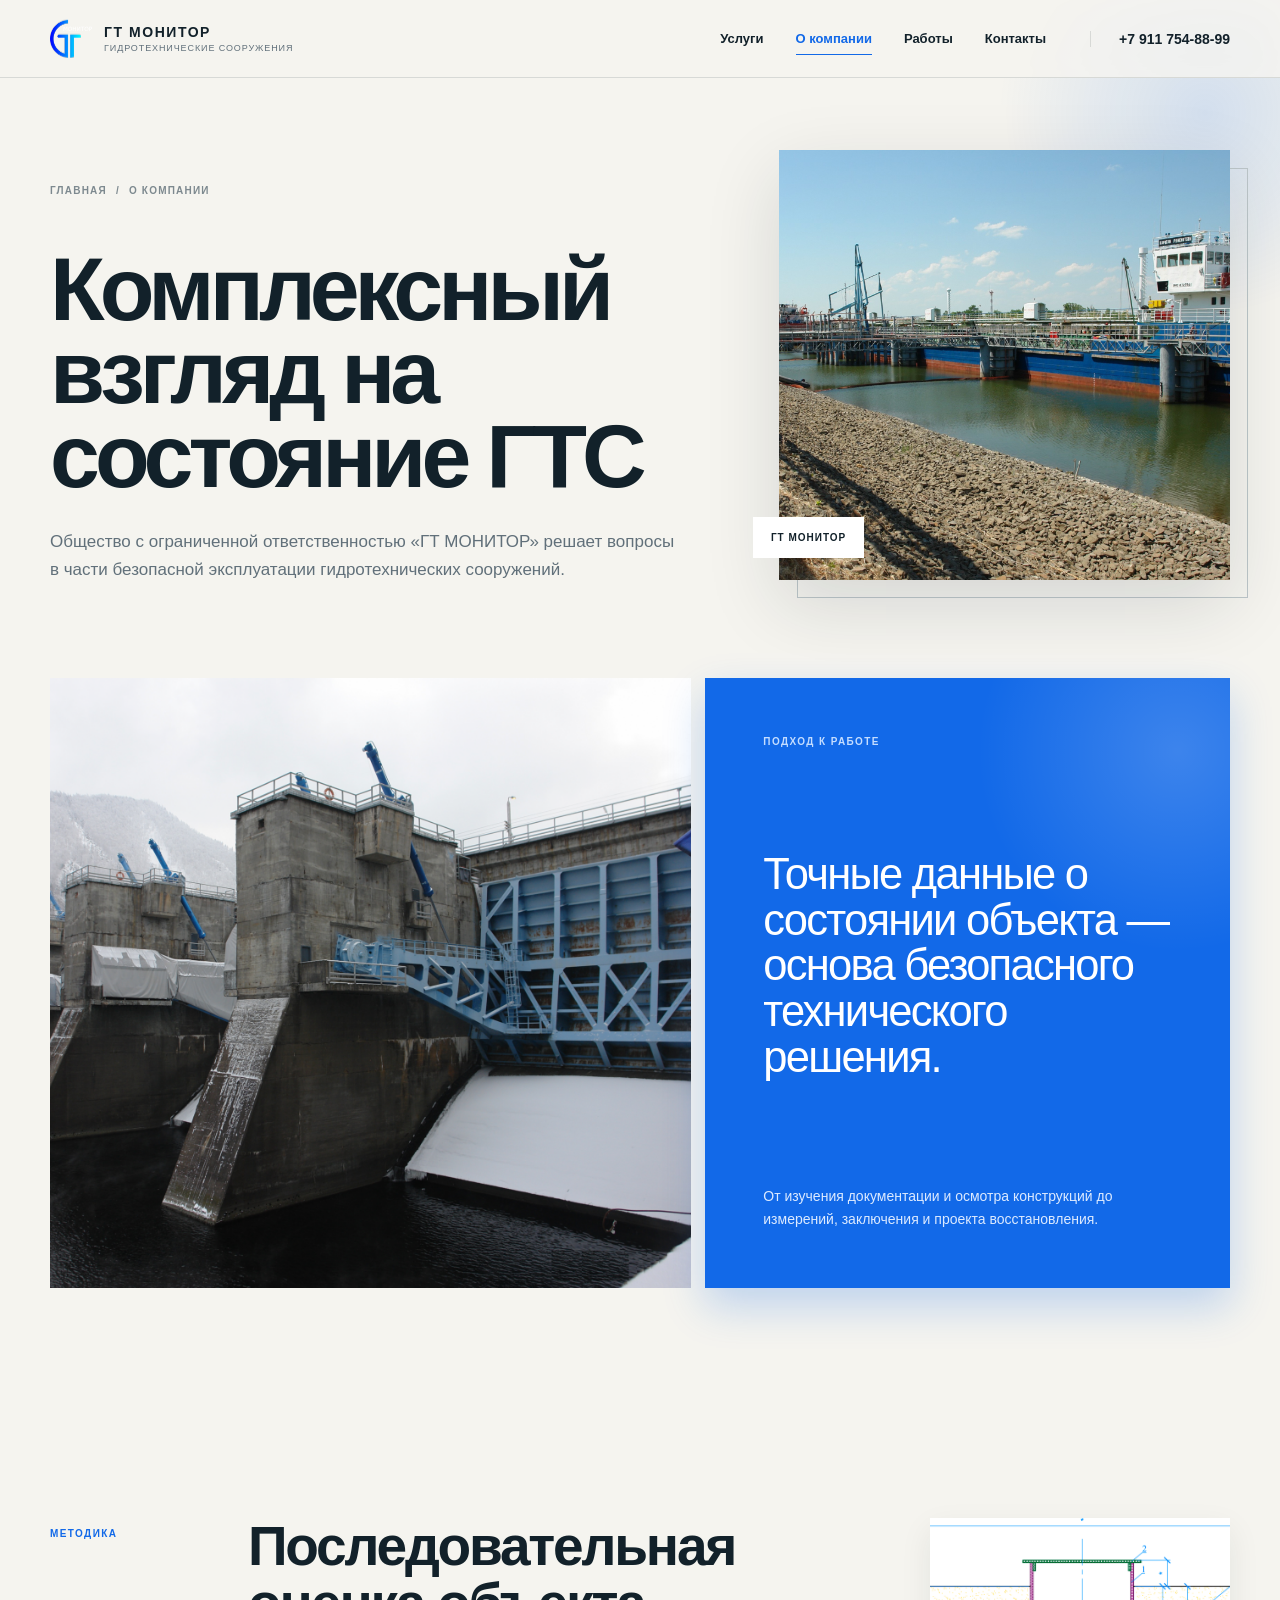
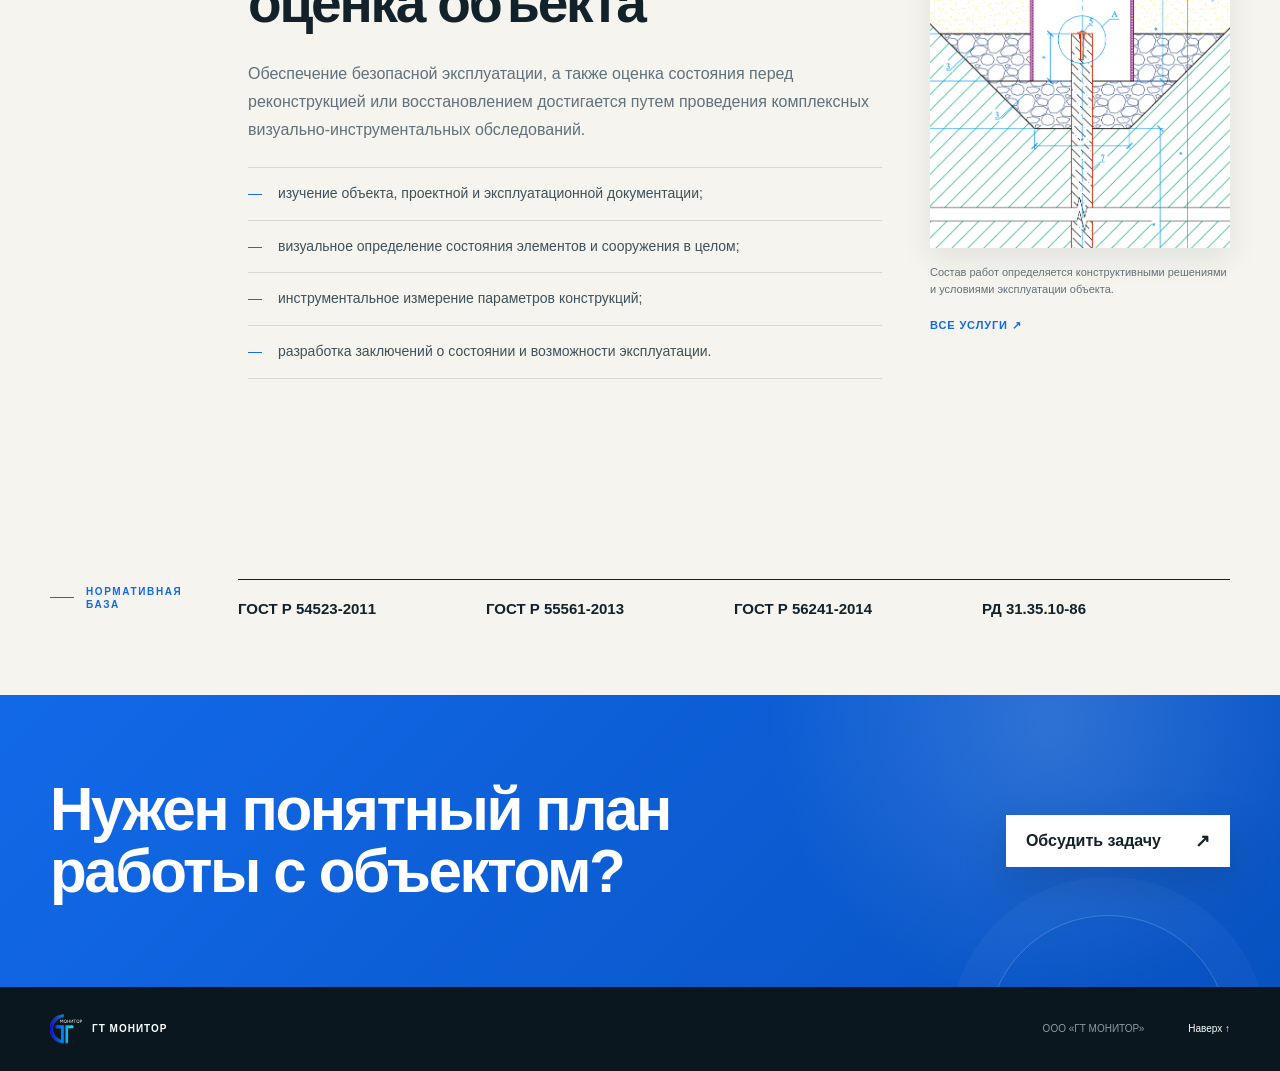
==== about.html @ 2fceb097 "Publish GT Monitor redesign demo" ====
<!doctype html>
<html lang="ru"><head>
  <meta charset="utf-8"><meta name="viewport" content="width=device-width, initial-scale=1"><meta name="robots" content="noindex, nofollow">
  <meta name="description" content="ГТ Монитор — комплексный подход к безопасной эксплуатации гидротехнических сооружений."><title>О компании — ГТ Монитор</title>
  <link rel="icon" href="assets/logo.svg" type="image/svg+xml"><link rel="stylesheet" href="styles.css">
</head><body>
  <header class="site-header" id="top"><div class="header-inner"><a class="brand" href="index.html"><img src="assets/logo.svg" alt=""><span><b>ГТ МОНИТОР</b><small>Гидротехнические сооружения</small></span></a><button class="menu-toggle" type="button" aria-label="Открыть меню" aria-expanded="false"><span></span><span></span></button><nav class="main-nav"><a href="services.html">Услуги</a><a href="about.html" aria-current="page">О компании</a><a href="works.html">Работы</a><a href="contacts.html">Контакты</a><a class="nav-phone" href="tel:+79117548899">+7 911 754-88-99</a></nav></div></header>
  <main>
    <section class="page-hero section-shell"><div class="page-hero-copy reveal"><p class="breadcrumb"><a href="index.html">Главная</a><span>/</span><span>О компании</span></p><h1>Комплексный взгляд на состояние ГТС</h1><p>Общество с ограниченной ответственностью «ГТ МОНИТОР» решает вопросы в части безопасной эксплуатации гидротехнических сооружений.</p></div><figure class="page-hero-visual reveal"><img src="assets/service-inspection.webp" alt="Портовое гидротехническое сооружение"><figcaption>ГТ Монитор</figcaption></figure></section>
    <section class="about-feature section-shell"><img class="reveal" src="assets/service-survey.webp" alt="Гидротехническое сооружение"><div class="about-panel reveal"><span>Подход к работе</span><blockquote>Точные данные о состоянии объекта — основа безопасного технического решения.</blockquote><p>От изучения документации и осмотра конструкций до измерений, заключения и проекта восстановления.</p></div></section>
    <section class="detail-section"><div class="detail-grid"><p class="detail-index reveal">Методика</p><div class="rich-copy reveal"><h2>Последовательная оценка объекта</h2><p>Обеспечение безопасной эксплуатации, а также оценка состояния перед реконструкцией или восстановлением достигается путем проведения комплексных визуально-инструментальных обследований.</p><ul><li>изучение объекта, проектной и эксплуатационной документации;</li><li>визуальное определение состояния элементов и сооружения в целом;</li><li>инструментальное измерение параметров конструкций;</li><li>разработка заключений о состоянии и возможности эксплуатации.</li></ul></div><aside class="detail-aside reveal"><img src="assets/service-geodesy.webp" alt="Схема обследования ГТС"><p>Состав работ определяется конструктивными решениями и условиями эксплуатации объекта.</p><a class="detail-next" href="services.html">Все услуги ↗</a></aside></div></section>
    <section class="standards section-shell"><p class="section-label reveal">Нормативная база</p><div class="standards-list reveal"><span>ГОСТ Р 54523-2011</span><span>ГОСТ Р 55561-2013</span><span>ГОСТ Р 56241-2014</span><span>РД 31.35.10-86</span></div></section>
    <section class="cta-band"><div class="cta-band-inner section-shell reveal"><h2>Нужен понятный план работы с объектом?</h2><a class="button" href="contacts.html">Обсудить задачу <span>↗</span></a></div></section>
  </main>
  <footer class="site-footer"><div class="footer-inner section-shell"><div class="footer-brand"><img src="assets/logo.svg" alt=""><b>ГТ МОНИТОР</b></div><p>ООО «ГТ МОНИТОР»</p><a href="#top">Наверх ↑</a></div></footer><script src="script.js"></script>
</body></html>
---- styles.css ----
:root {
  --ink: #12212a;
  --muted: #61707a;
  --blue: #1269e8;
  --blue-dark: #0b3c79;
  --paper: #f5f4ef;
  --white: #fff;
  --line: #d7d9d6;
  --shadow-sm: 0 12px 30px rgba(18,33,42,.08);
  --shadow-md: 0 24px 70px rgba(18,33,42,.14);
  --shadow-blue: 0 18px 40px rgba(18,105,232,.24);
  --shell: min(1180px, calc(100vw - 64px));
}

* { box-sizing: border-box; }
html { scroll-behavior: smooth; }
body {
  margin: 0;
  background: var(--paper);
  color: var(--ink);
  font-family: Arial, "Helvetica Neue", sans-serif;
  -webkit-font-smoothing: antialiased;
  overflow-x: clip;
  animation: page-enter .55s ease both;
}
a { color: inherit; text-decoration: none; }
img { display: block; width: 100%; }
button, input, textarea { font: inherit; }
::selection { background: var(--blue); color: #fff; }
.section-shell { width: var(--shell); margin-inline: auto; }

.site-header { height: 78px; background: rgba(245,244,239,.88); border-bottom: 1px solid var(--line); position: sticky; top: 0; z-index: 20; backdrop-filter: blur(16px); transition: box-shadow .3s ease, background .3s ease; }
.site-header.is-scrolled { background: rgba(245,244,239,.96); box-shadow: 0 10px 35px rgba(18,33,42,.09); }
.header-inner { width: var(--shell); height: 100%; margin: auto; display: flex; align-items: center; justify-content: space-between; }
.brand { display: flex; align-items: center; gap: 12px; }
.brand img { width: 42px; height: 42px; object-fit: contain; }
.brand span { display: grid; gap: 3px; }
.brand b { font-size: 14px; letter-spacing: .11em; }
.brand small { color: var(--muted); font-size: 9px; letter-spacing: .1em; text-transform: uppercase; }
.main-nav { display: flex; align-items: center; gap: 32px; font-size: 13px; font-weight: 600; }
.main-nav a { position: relative; transition: color .2s ease; }
.main-nav a:hover { color: var(--blue); }
.main-nav a[aria-current="page"] { color: var(--blue); }
.main-nav > a:not(.nav-phone)::after { content: ""; position: absolute; left: 0; right: 100%; bottom: -9px; height: 1px; background: currentColor; transition: right .3s cubic-bezier(.2,.7,.2,1); }
.main-nav > a:not(.nav-phone):hover::after, .main-nav > a[aria-current="page"]::after { right: 0; }
.main-nav .nav-phone { margin-left: 12px; padding-left: 28px; border-left: 1px solid var(--line); font-size: 14px; }
.menu-toggle { display: none; }

.hero { min-height: 680px; padding: 68px 0 80px; display: grid; grid-template-columns: .9fr 1.1fr; gap: clamp(48px, 7vw, 104px); align-items: center; position: relative; isolation: isolate; }
.hero::before { content: ""; position: absolute; z-index: -2; width: 520px; height: 520px; right: -170px; top: -160px; border-radius: 50%; background: radial-gradient(circle, rgba(18,105,232,.15), rgba(18,105,232,0) 68%); filter: blur(4px); animation: ambient-pulse 7s ease-in-out infinite alternate; }
.hero::after { content: ""; position: absolute; z-index: -1; width: 130px; height: 130px; left: -70px; bottom: 28px; border: 1px solid rgba(18,105,232,.22); border-radius: 50%; animation: ring-drift 9s ease-in-out infinite alternate; }
.eyebrow, .section-label { margin: 0; color: var(--blue); font-size: 10px; line-height: 1.3; font-weight: 700; letter-spacing: .16em; text-transform: uppercase; }
.section-label { display: flex; align-items: center; gap: 12px; }
.section-label::before { content: ""; width: 24px; height: 1px; flex: 0 0 auto; background: currentColor; transition: width .3s ease; }
.section-label:hover::before { width: 38px; }
.hero h1 { max-width: 650px; margin: 24px 0 0; font-size: clamp(44px, 5vw, 72px); line-height: 1.01; letter-spacing: -.045em; font-weight: 600; }
.hero-lead { max-width: 570px; margin: 30px 0 0; color: var(--muted); font-size: 17px; line-height: 1.6; }
.hero-actions { display: flex; align-items: center; gap: 28px; margin-top: 38px; }
.button { min-height: 52px; padding: 0 20px; border: 0; display: inline-flex; align-items: center; justify-content: space-between; gap: 34px; font-weight: 700; cursor: pointer; transition: background .25s ease, color .25s ease, transform .25s ease, box-shadow .25s ease; }
.button-primary { min-width: 215px; background: var(--blue); color: #fff; box-shadow: var(--shadow-blue); }
.button-primary:hover { background: var(--blue-dark); transform: translateY(-3px); box-shadow: 0 24px 48px rgba(18,105,232,.3); }
.button span { font-size: 18px; transition: transform .25s ease; }
.button:hover span { transform: translate(3px,-3px); }
.text-link {
  min-height: 52px;
  padding: 0 20px;
  border: 1px solid var(--ink);
  display: inline-flex;
  align-items: center;
  justify-content: space-between;
  gap: 30px;
  background: transparent;
  font-size: 13px;
  font-weight: 700;
  box-shadow: inset 0 0 0 0 var(--ink);
  transition: background .25s ease, color .25s ease, transform .25s ease, box-shadow .25s ease;
}
.text-link:hover { background: var(--ink); color: #fff; transform: translateY(-3px); box-shadow: var(--shadow-sm); }
.hero-visual { margin: 0; position: relative; min-height: 520px; }
.hero-visual::before { content: ""; position: absolute; inset: 22px -22px -22px 22px; border: 1px solid #bfc7c9; z-index: -1; }
.hero-visual > img { height: 520px; object-fit: cover; box-shadow: var(--shadow-md); transition: transform .8s cubic-bezier(.2,.7,.2,1), filter .5s ease; }
.hero-visual:hover > img { transform: scale(1.012); filter: saturate(1.06); }
.hero-visual figcaption { position: absolute; left: -34px; bottom: 28px; width: min(300px, 70%); padding: 20px 22px; display: grid; gap: 7px; background: rgba(255,255,255,.95); backdrop-filter: blur(10px); box-shadow: 0 16px 45px rgba(18,33,42,.16); transition: transform .35s ease; }
.hero-visual:hover figcaption { transform: translate(6px,-6px); }
.hero-visual figcaption span, .work-gallery figcaption span { color: var(--blue); font-size: 9px; font-weight: 700; letter-spacing: .14em; text-transform: uppercase; }
.hero-visual figcaption b { font-size: 15px; line-height: 1.35; }

.intro { padding: 118px 0 128px; display: grid; grid-template-columns: 140px minmax(0,1fr) 230px; gap: 48px; border-top: 1px solid var(--line); }
.intro-copy h2, .section-heading h2, .process-copy h2, .contact-copy h2 { margin: 0; font-size: clamp(36px, 4.2vw, 58px); line-height: 1.05; letter-spacing: -.04em; font-weight: 600; }
.intro-copy p { max-width: 740px; margin: 30px 0 0; color: var(--muted); font-size: 17px; line-height: 1.68; }
.intro-note { align-self: end; padding: 22px; border-top: 2px solid var(--blue); background: rgba(255,255,255,.48); box-shadow: var(--shadow-sm); transition: transform .3s ease, box-shadow .3s ease; }
.intro-note:hover { transform: translateY(-5px); box-shadow: var(--shadow-md); }
.intro-note span { color: var(--blue); font-size: 12px; font-weight: 700; }
.intro-note p { margin: 24px 0 0; font-size: 13px; line-height: 1.55; }

.services { padding: 118px 0 132px; background: linear-gradient(145deg,#fff 0%,#fff 68%,#f0f5fb 100%); position: relative; overflow: clip; }
.services::before { content: ""; position: absolute; width: 420px; height: 420px; left: -270px; top: 25%; border: 1px solid rgba(18,105,232,.13); border-radius: 50%; box-shadow: 0 0 0 48px rgba(18,105,232,.025),0 0 0 96px rgba(18,105,232,.018); }
.section-heading { display: grid; grid-template-columns: 140px minmax(0,1fr); gap: 48px; margin-bottom: 68px; }
.section-heading > div > p { max-width: 590px; margin: 22px 0 0; color: var(--muted); font-size: 16px; line-height: 1.6; }
.services-showcase { display: grid; grid-template-columns: .88fr 1.12fr; gap: clamp(46px, 6vw, 82px); align-items: start; }
.service-preview { margin: 0; height: min(670px, calc(100vh - 120px)); min-height: 520px; position: sticky; top: 106px; overflow: hidden; background: #e8eaeb; box-shadow: var(--shadow-md); }
.service-preview::after { content: ""; position: absolute; inset: 0; background: linear-gradient(180deg, transparent 55%, rgba(9,25,35,.72)); pointer-events: none; }
.service-preview img { height: 100%; object-fit: cover; transition: opacity .28s ease, transform .7s cubic-bezier(.2,.6,.2,1); }
.service-preview.is-changing img { opacity: .3; transform: scale(1.02); }
.service-preview figcaption { position: absolute; z-index: 1; inset: auto 0 0; padding: 28px; display: grid; gap: 8px; color: #fff; }
.service-preview figcaption span { color: #a9ceff; font-size: 9px; font-weight: 700; letter-spacing: .14em; text-transform: uppercase; }
.service-preview figcaption b { max-width: 360px; font-size: 19px; line-height: 1.25; }
.service-list { display: grid; border-top: 1px solid var(--line); }
.service-row { min-height: 145px; padding: 26px 10px 26px 0; display: grid; grid-template-columns: 42px minmax(0,1fr); gap: 0 18px; align-content: start; border-bottom: 1px solid var(--line); position: relative; transition: padding .25s ease, background .25s ease; }
.service-row::after { content: "↗"; position: absolute; right: 10px; top: 28px; color: var(--blue); font-size: 18px; opacity: 0; transform: translate(-6px,6px); transition: opacity .25s ease, transform .25s ease; }
.service-row:hover, .service-row:focus-visible, .service-row.is-active { padding-left: 16px; background: rgba(244,247,251,.92); box-shadow: 0 10px 30px rgba(18,33,42,.06); z-index: 1; }
.service-row:hover::after, .service-row:focus-visible::after, .service-row.is-active::after { opacity: 1; transform: none; }
.service-number { grid-row: 1 / span 2; padding-top: 5px; color: var(--blue); font-size: 10px; font-weight: 700; letter-spacing: .12em; }
.service-row h3 { margin: 0; font-size: clamp(20px, 2vw, 28px); line-height: 1.12; letter-spacing: -.025em; font-weight: 600; }
.service-row p { max-width: 500px; margin: 18px 0 0; color: var(--muted); font-size: 13px; line-height: 1.55; }

.work-gallery { margin-top: 92px; display: grid; grid-template-columns: 1.25fr .75fr; grid-template-rows: 245px 245px; gap: 14px; }
.work-gallery figure { margin: 0; min-width: 0; position: relative; overflow: hidden; background: #dfe4e5; box-shadow: var(--shadow-sm); transition: transform .35s ease, box-shadow .35s ease; }
.work-gallery figure:hover { transform: translateY(-6px); box-shadow: var(--shadow-md); z-index: 1; }
.work-gallery .gallery-large { grid-row: span 2; }
.work-gallery img { height: 100%; object-fit: cover; transition: transform .7s cubic-bezier(.2,.6,.2,1); }
.work-gallery figure:hover img { transform: scale(1.025); }
.work-gallery figcaption { position: absolute; inset: auto 0 0; padding: 42px 24px 22px; display: grid; gap: 7px; color: #fff; background: linear-gradient(transparent, rgba(10,24,32,.82)); }
.work-gallery figcaption span { color: #9cc9ff; }
.work-gallery figcaption b { font-size: 15px; line-height: 1.35; }

.process { padding: 126px 0; background: radial-gradient(circle at 9% 16%,rgba(18,105,232,.22),transparent 27%),var(--ink); color: #fff; position: relative; overflow: clip; }
.process::after { content: ""; position: absolute; width: 300px; height: 300px; right: -150px; bottom: 18%; border: 1px solid rgba(255,255,255,.1); border-radius: 50%; animation: ring-drift 10s ease-in-out infinite alternate-reverse; }
.process-inner { display: grid; grid-template-columns: .78fr 1.22fr; gap: 72px 110px; }
.process-copy > p:last-child { max-width: 490px; margin: 28px 0 0; color: #aeb9bf; font-size: 16px; line-height: 1.65; }
.process .section-label { color: #8cbfff; margin-bottom: 24px; }
.process-list { margin: 0; padding: 0; list-style: none; border-top: 1px solid rgba(255,255,255,.2); }
.process-list li { padding: 28px 0; display: grid; grid-template-columns: 48px 1fr; gap: 20px; border-bottom: 1px solid rgba(255,255,255,.2); }
.process-list li { transition: transform .3s ease, padding .3s ease, background .3s ease; }
.process-list li:hover { padding-left: 14px; transform: translateX(5px); background: rgba(255,255,255,.025); }
.process-list > li > span { padding-top: 4px; color: #8cbfff; font-size: 10px; font-weight: 700; letter-spacing: .12em; }
.process-list h3 { margin: 0; font-size: 21px; font-weight: 600; }
.process-list p { max-width: 540px; margin: 10px 0 0; color: #aeb9bf; font-size: 13px; line-height: 1.55; }
.process-photo { grid-column: 1 / -1; margin: 0; position: relative; height: 480px; overflow: hidden; }
.process-photo img { height: 100%; object-fit: cover; object-position: center 48%; transition: transform .8s cubic-bezier(.2,.7,.2,1); }
.process-photo:hover img { transform: scale(1.018); }
.process-photo figcaption { position: absolute; right: 18px; bottom: 18px; padding: 12px 14px; background: rgba(18,33,42,.88); color: #dbe3e7; font-size: 10px; letter-spacing: .08em; text-transform: uppercase; }

.standards { padding: 72px 0 78px; display: grid; grid-template-columns: 140px 1fr; gap: 48px; }
.standards-list { display: grid; grid-template-columns: repeat(4, 1fr); border-top: 1px solid var(--ink); }
.standards-list span { padding: 20px 16px 0 0; font-size: 15px; font-weight: 600; transition: color .25s ease, transform .25s ease; }
.standards-list span:hover { color: var(--blue); transform: translateY(-3px); }

.contact { padding: 118px 0; background: radial-gradient(circle at 88% 12%,rgba(255,255,255,.16),transparent 28%),linear-gradient(135deg,#1269e8,#0857cc); color: #fff; position: relative; overflow: clip; }
.contact::before { content: ""; position: absolute; width: 360px; height: 360px; left: -190px; bottom: -230px; border: 1px solid rgba(255,255,255,.18); border-radius: 50%; box-shadow: 0 0 0 52px rgba(255,255,255,.025); }
.contact-inner { display: grid; grid-template-columns: 1fr .82fr; gap: clamp(60px, 9vw, 130px); }
.contact .section-label { margin-bottom: 24px; color: #c7deff; }
.contact-copy > p:not(.section-label) { max-width: 530px; margin: 26px 0 0; color: #d8e8ff; font-size: 16px; line-height: 1.6; }
.contact-links { margin-top: 48px; display: grid; gap: 1px; background: rgba(255,255,255,.25); }
.contact-links a { padding: 17px 0; display: flex; justify-content: space-between; gap: 20px; background: transparent; transition: padding .25s ease, color .25s ease; }
.contact-links a:hover { padding-left: 10px; padding-right: 10px; color: #fff; }
.contact-links small { color: #c7deff; font-size: 9px; font-weight: 700; letter-spacing: .14em; text-transform: uppercase; }
.contact-links span { font-size: 15px; font-weight: 600; }
.contact-form { padding: 36px 38px; background: rgba(255,255,255,.98); color: var(--ink); align-self: start; box-shadow: 0 25px 70px rgba(3,35,78,.28); transition: transform .35s ease, box-shadow .35s ease; }
.contact-form:hover { transform: translateY(-5px); box-shadow: 0 32px 80px rgba(3,35,78,.34); }
.contact-form label { display: grid; gap: 9px; margin-bottom: 24px; color: var(--muted); font-size: 9px; font-weight: 700; letter-spacing: .13em; text-transform: uppercase; }
.contact-form input, .contact-form textarea { width: 100%; padding: 5px 0 13px; color: var(--ink); background: transparent; border: 0; border-bottom: 1px solid var(--line); border-radius: 0; outline: none; resize: vertical; text-transform: none; letter-spacing: 0; font-size: 16px; }
.contact-form input:focus, .contact-form textarea:focus { border-color: var(--blue); }
.button-dark { width: 100%; margin-top: 4px; background: var(--ink); color: #fff; }
.button-dark:hover { background: var(--blue-dark); transform: translateY(-3px); box-shadow: var(--shadow-sm); }
.form-note { margin: 14px 0 0; color: #87939a; font-size: 10px; line-height: 1.45; }
.form-status { min-height: 17px; margin: 12px 0 0; color: var(--blue); font-size: 12px; }

.site-footer { padding: 26px 0; background: #0b171e; color: #8d9ba3; font-size: 10px; }
.footer-inner { display: grid; grid-template-columns: 1fr auto auto; align-items: center; gap: 44px; }
.footer-brand { display: flex; align-items: center; gap: 10px; color: #fff; letter-spacing: .1em; }
.footer-brand img { width: 32px; height: 32px; object-fit: contain; }
.site-footer a { color: #fff; }

/* Inner pages */
.page-hero { padding: 72px 0 94px; display: grid; grid-template-columns: minmax(0,1fr) minmax(360px,.72fr); gap: clamp(54px,8vw,118px); align-items: end; position: relative; isolation: isolate; }
.page-hero::after { content: ""; position: absolute; z-index: -1; width: 430px; height: 430px; right: -190px; top: -180px; border-radius: 50%; background: radial-gradient(circle,rgba(18,105,232,.15),transparent 68%); animation: ambient-pulse 7s ease-in-out infinite alternate; }
.breadcrumb { margin: 0 0 52px; display: flex; gap: 9px; color: #7d898f; font-size: 10px; font-weight: 700; letter-spacing: .12em; text-transform: uppercase; }
.breadcrumb a:hover { color: var(--blue); }
.page-hero h1 { max-width: 800px; margin: 0; font-size: clamp(52px,7vw,94px); line-height: .93; letter-spacing: -.055em; font-weight: 600; }
.page-hero-copy > p:last-child { max-width: 650px; margin: 30px 0 0; color: var(--muted); font-size: 17px; line-height: 1.65; }
.page-hero-visual { margin: 0 0 4px; height: 430px; position: relative; }
.page-hero-visual::before { content: ""; position: absolute; inset: 18px -18px -18px 18px; border: 1px solid #bdc6c9; z-index: -1; }
.page-hero-visual img { height: 100%; object-fit: cover; box-shadow: var(--shadow-md); transition: transform .7s cubic-bezier(.2,.7,.2,1),filter .4s ease; }
.page-hero-visual:hover img { transform: scale(1.015); filter: saturate(1.05); }
.page-hero-visual figcaption { position: absolute; left: -26px; bottom: 22px; padding: 15px 18px; background: #fff; color: var(--ink); font-size: 10px; font-weight: 700; letter-spacing: .1em; text-transform: uppercase; }

.directions { padding: 112px 0 126px; background: #fff; }
.directions-intro { display: grid; grid-template-columns: 140px 1fr; gap: 48px; margin-bottom: 58px; }
.directions-intro h2 { max-width: 780px; margin: 0; font-size: clamp(36px,4.5vw,62px); line-height: 1.03; letter-spacing: -.04em; font-weight: 600; }
.direction-grid { display: grid; grid-template-columns: repeat(3,1fr); border-top: 1px solid var(--line); border-left: 1px solid var(--line); }
.direction-card { min-height: 440px; padding: 30px; display: flex; flex-direction: column; border-right: 1px solid var(--line); border-bottom: 1px solid var(--line); position: relative; overflow: hidden; transition: color .35s ease, background .35s ease, transform .35s ease, box-shadow .35s ease; }
.direction-card > span { color: var(--blue); font-size: 10px; font-weight: 700; letter-spacing: .12em; }
.direction-card h3 { margin: auto 0 20px; font-size: clamp(27px,3vw,39px); line-height: 1; letter-spacing: -.035em; font-weight: 600; }
.direction-card p { margin: 0; color: var(--muted); font-size: 13px; line-height: 1.55; }
.direction-card::after { content: "↗"; position: absolute; right: 28px; top: 26px; color: var(--blue); font-size: 22px; }
.direction-card:hover { background: var(--ink); color: #fff; transform: translateY(-8px); box-shadow: var(--shadow-md); z-index: 2; }
.direction-card:hover p { color: #afbbc1; }

.catalog { padding: 112px 0 126px; }
.catalog-heading { max-width: 820px; margin-bottom: 56px; }
.catalog-heading h2 { margin: 18px 0 0; font-size: clamp(38px,4.8vw,64px); line-height: 1.03; letter-spacing: -.04em; font-weight: 600; }
.catalog-grid { display: grid; grid-template-columns: 1fr 1fr; border-top: 1px solid var(--line); }
.catalog-item { min-height: 230px; padding: 30px 58px 30px 0; display: grid; grid-template-columns: 42px 1fr; gap: 0 18px; border-bottom: 1px solid var(--line); position: relative; }
.catalog-item:nth-child(even) { padding-left: 42px; border-left: 1px solid var(--line); }
.catalog-item .service-number { grid-row: 1 / span 3; }
.catalog-item h3 { margin: 0; font-size: clamp(22px,2.4vw,32px); line-height: 1.08; letter-spacing: -.03em; font-weight: 600; }
.catalog-item p { margin: 18px 0 24px; color: var(--muted); font-size: 13px; line-height: 1.55; }
.catalog-item b { font-size: 11px; letter-spacing: .08em; text-transform: uppercase; }
.catalog-item::after { content: "↗"; position: absolute; right: 14px; top: 30px; color: var(--blue); font-size: 18px; }
.catalog-item { transition: padding .3s ease, background .3s ease, box-shadow .3s ease; }
.catalog-item:hover { padding-left: 18px; background: #fff; box-shadow: var(--shadow-sm); z-index: 1; }
.catalog-item:nth-child(even):hover { padding-left: 58px; }

.detail-lead { padding: 92px 0 106px; border-top: 1px solid var(--line); }
.detail-section { padding: 104px 0; scroll-margin-top: 30px; }
.detail-section:nth-child(even) { background: #fff; }
.detail-grid { width: var(--shell); margin: auto; display: grid; grid-template-columns: 150px minmax(0,1fr) 300px; gap: 48px; align-items: start; }
.detail-index { position: sticky; top: 28px; color: var(--blue); font-size: 10px; font-weight: 700; letter-spacing: .14em; text-transform: uppercase; }
.rich-copy h2 { margin: 0 0 28px; font-size: clamp(36px,4.3vw,58px); line-height: 1.04; letter-spacing: -.04em; font-weight: 600; }
.rich-copy h3 { margin: 42px 0 16px; font-size: 22px; line-height: 1.25; }
.rich-copy p { margin: 0 0 20px; color: var(--muted); font-size: 16px; line-height: 1.72; }
.rich-copy ul, .rich-copy ol { margin: 24px 0; padding: 0; list-style: none; border-top: 1px solid var(--line); }
.rich-copy li { padding: 15px 0 15px 30px; border-bottom: 1px solid var(--line); position: relative; color: #40515a; font-size: 14px; line-height: 1.55; }
.rich-copy li::before { content: "—"; position: absolute; left: 0; color: var(--blue); }
.detail-aside { position: sticky; top: 28px; }
.detail-aside img { height: 330px; object-fit: cover; box-shadow: var(--shadow-sm); transition: transform .45s ease, box-shadow .45s ease; }
.detail-aside:hover img { transform: translateY(-5px); box-shadow: var(--shadow-md); }
.detail-aside p { margin: 16px 0 0; color: var(--muted); font-size: 11px; line-height: 1.5; }
.detail-next { display: inline-flex; margin-top: 22px; color: var(--blue); font-size: 11px; font-weight: 700; letter-spacing: .08em; text-transform: uppercase; }

.works-grid { padding-bottom: 126px; display: grid; grid-template-columns: repeat(12,1fr); gap: 14px; }
.work-tile { margin: 0; min-height: 390px; grid-column: span 5; position: relative; overflow: hidden; background: #dfe4e5; box-shadow: var(--shadow-sm); transition: transform .35s ease, box-shadow .35s ease; }
.work-tile:hover { transform: translateY(-7px); box-shadow: var(--shadow-md); z-index: 1; }
.work-tile:nth-child(3n+1) { grid-column: span 7; }
.work-tile:nth-child(3n+3) { grid-column: span 12; min-height: 520px; }
.work-tile img { height: 100%; object-fit: cover; transition: transform .7s cubic-bezier(.2,.6,.2,1); }
.work-tile:hover img { transform: scale(1.025); }
.work-tile figcaption { position: absolute; inset: auto 0 0; padding: 60px 26px 24px; display: grid; gap: 7px; color: #fff; background: linear-gradient(transparent,rgba(9,24,33,.82)); }
.work-tile figcaption span { color: #a9ceff; font-size: 9px; font-weight: 700; letter-spacing: .14em; text-transform: uppercase; }
.work-tile figcaption b { font-size: 20px; }

.about-feature { padding: 0 0 126px; display: grid; grid-template-columns: 1.1fr .9fr; gap: 14px; }
.about-feature img { height: 610px; object-fit: cover; }
.about-panel { padding: 58px; display: flex; flex-direction: column; justify-content: space-between; background: radial-gradient(circle at 90% 12%,rgba(255,255,255,.18),transparent 28%),var(--blue); color: #fff; box-shadow: var(--shadow-blue); }
.about-panel span { color: #c4ddff; font-size: 10px; font-weight: 700; letter-spacing: .14em; text-transform: uppercase; }
.about-panel blockquote { margin: 0; font-size: clamp(30px,3.4vw,48px); line-height: 1.05; letter-spacing: -.04em; }
.about-panel p { margin: 0; color: #dceaff; font-size: 14px; line-height: 1.6; }

.contact-page { padding: 104px 0 126px; background: #fff; }
.contact-page-grid { display: grid; grid-template-columns: .9fr 1.1fr; gap: 90px; }
.contact-card { padding: 34px 0; border-top: 1px solid var(--line); display: grid; grid-template-columns: 120px 1fr; gap: 24px; }
.contact-card small { color: var(--blue); font-size: 9px; font-weight: 700; letter-spacing: .14em; text-transform: uppercase; }
.contact-card a, .contact-card address { margin: 0; font-size: clamp(18px,2vw,26px); line-height: 1.35; font-style: normal; font-weight: 600; }
.contact-page .contact-form { box-shadow: 0 22px 70px rgba(18,33,42,.12); border: 1px solid var(--line); }
.contact-page-title { margin: 0 0 48px; font-size: clamp(38px,5vw,66px); line-height: 1.02; letter-spacing: -.04em; }

.cta-band { padding: 84px 0; background: radial-gradient(circle at 82% 10%,rgba(255,255,255,.15),transparent 26%),linear-gradient(135deg,#1269e8,#0752c1); color: #fff; position: relative; overflow: clip; }
.cta-band::before { content: ""; position: absolute; width: 240px; height: 240px; right: 4%; bottom: -170px; border: 1px solid rgba(255,255,255,.2); border-radius: 50%; box-shadow: 0 0 0 38px rgba(255,255,255,.03); }
.cta-band-inner { display: grid; grid-template-columns: 1fr auto; gap: 50px; align-items: center; }
.cta-band h2 { max-width: 800px; margin: 0; font-size: clamp(34px,4.7vw,62px); line-height: 1.03; letter-spacing: -.04em; font-weight: 600; }
.cta-band .button { background: #fff; color: var(--ink); min-width: 220px; box-shadow: 0 18px 42px rgba(3,35,78,.22); }
.cta-band .button:hover { transform: translateY(-4px); box-shadow: 0 24px 50px rgba(3,35,78,.3); }

.reveal { opacity: 0; transform: translateY(22px); filter: blur(3px); transition: opacity .75s ease, transform .75s cubic-bezier(.2,.7,.2,1), filter .75s ease; }
.reveal.is-visible { opacity: 1; transform: none; }
.reveal.is-visible { filter: blur(0); }
.service-list .reveal:nth-child(2n), .catalog-grid .reveal:nth-child(2n), .direction-grid .reveal:nth-child(2) { transition-delay: .06s; }
.service-list .reveal:nth-child(3n), .catalog-grid .reveal:nth-child(3n), .direction-grid .reveal:nth-child(3) { transition-delay: .12s; }

@keyframes page-enter { from { opacity: 0; } to { opacity: 1; } }
@keyframes ambient-pulse { from { opacity: .7; transform: scale(.94); } to { opacity: 1; transform: scale(1.08) translate(-12px,10px); } }
@keyframes ring-drift { from { transform: translate3d(0,0,0) rotate(0deg); } to { transform: translate3d(18px,-16px,0) rotate(10deg); } }

@media (max-width: 900px) {
  :root { --shell: calc(100% - 40px); }
  .main-nav { gap: 20px; }
  .main-nav .nav-phone { margin-left: 0; padding-left: 20px; }
  .hero { gap: 42px; }
  .hero-visual { min-height: 470px; }
  .hero-visual > img { height: 470px; }
  .intro { grid-template-columns: 110px 1fr; padding-block: 90px; }
  .intro-note { grid-column: 2; max-width: 340px; }
  .section-heading { grid-template-columns: 110px 1fr; }
  .services { padding-block: 90px 104px; }
  .services-showcase { gap: 34px; }
  .service-preview { min-height: 480px; }
  .work-gallery { grid-template-rows: 210px 210px; }
  .process { padding-block: 96px; }
  .process-inner { grid-template-columns: 1fr; gap: 52px; }
  .process-copy { max-width: 670px; }
  .process-photo { grid-column: auto; height: 400px; }
  .standards { grid-template-columns: 110px 1fr; }
  .standards-list { grid-template-columns: 1fr 1fr; row-gap: 22px; }
  .contact { padding-block: 90px; }
  .contact-inner { grid-template-columns: 1fr; gap: 58px; }
  .contact-copy { max-width: 680px; }
  .page-hero { grid-template-columns: 1fr .72fr; gap: 44px; }
  .page-hero h1 { font-size: clamp(48px,7.4vw,68px); }
  .page-hero-visual { height: 370px; }
  .directions-intro { grid-template-columns: 110px 1fr; }
  .direction-card { min-height: 360px; padding: 24px; }
  .detail-grid { grid-template-columns: 110px minmax(0,1fr); }
  .detail-aside { grid-column: 2; position: relative; top: auto; display: grid; grid-template-columns: 240px 1fr; gap: 18px; }
  .detail-aside img { height: 190px; }
  .contact-page-grid { gap: 50px; }
}

@media (max-width: 760px) {
  .menu-toggle { width: 44px; height: 44px; padding: 0 12px; display: grid; align-content: center; gap: 6px; border: 0; background: var(--ink); }
  .menu-toggle span { height: 1px; background: #fff; }
  .main-nav { display: none; position: absolute; inset: 78px 0 auto; padding: 28px 20px; flex-direction: column; align-items: stretch; gap: 22px; background: var(--paper); border-bottom: 1px solid var(--line); }
  .main-nav.is-open { display: flex; }
  .main-nav .nav-phone { margin: 0; padding: 20px 0 0; border-left: 0; border-top: 1px solid var(--line); }
  .hero { padding: 60px 0 74px; grid-template-columns: 1fr; gap: 58px; }
  .hero-copy { max-width: 700px; }
  .hero-visual { min-height: 440px; margin-left: 34px; }
  .hero-visual > img { height: 440px; }
  .services-showcase { grid-template-columns: 1fr; }
  .service-preview { position: relative; top: auto; min-height: 420px; height: 58vw; }
  .page-hero { padding-block: 58px 74px; grid-template-columns: 1fr; }
  .breadcrumb { margin-bottom: 38px; }
  .page-hero-visual { height: 420px; margin-left: 24px; }
  .direction-grid { grid-template-columns: 1fr; }
  .direction-card { min-height: 300px; }
  .catalog-grid { grid-template-columns: 1fr; }
  .catalog-item:nth-child(even) { padding-left: 0; border-left: 0; }
  .detail-grid { grid-template-columns: 1fr; }
  .detail-index { position: static; }
  .detail-aside { grid-column: auto; }
  .contact-page-grid { grid-template-columns: 1fr; }
  .cta-band-inner { grid-template-columns: 1fr; }
}

@media (max-width: 620px) {
  :root { --shell: calc(100vw - 32px); }
  .site-header { height: 70px; }
  .brand small { display: none; }
  .main-nav { inset: 70px 0 auto; padding-inline: 16px; }
  .hero { min-height: 0; padding: 48px 0 62px; gap: 44px; }
  .hero h1 { font-size: 40px; line-height: 1.03; }
  .hero-lead { margin-top: 24px; font-size: 15px; }
  .hero-actions { align-items: stretch; flex-direction: column; gap: 18px; }
  .button-primary { width: 100%; }
  .text-link { width: 100%; }
  .hero-visual { min-height: 360px; margin: 0 10px 10px 0; }
  .hero-visual::before { inset: 10px -10px -10px 10px; }
  .hero-visual > img { height: 360px; }
  .hero-visual figcaption { left: 14px; bottom: 14px; width: calc(100% - 28px); padding: 16px 18px; }
  .intro { padding-block: 72px; grid-template-columns: 1fr; gap: 22px; }
  .intro-note { grid-column: auto; margin-top: 20px; }
  .intro-copy h2, .section-heading h2, .process-copy h2, .contact-copy h2 { font-size: 36px; }
  .intro-copy p { font-size: 15px; }
  .services { padding-block: 72px 82px; }
  .section-heading { grid-template-columns: 1fr; gap: 18px; margin-bottom: 46px; }
  .service-list { grid-template-columns: 1fr; }
  .service-row { min-height: 0; padding: 26px 0 !important; border-right: 0 !important; }
  .service-row h3 { font-size: 22px; }
  .work-gallery { margin-top: 64px; grid-template-columns: 1fr; grid-template-rows: repeat(3, 300px); }
  .work-gallery .gallery-large { grid-row: auto; }
  .process { padding-block: 76px; }
  .process-inner { gap: 44px; }
  .process-list li { grid-template-columns: 36px 1fr; }
  .process-photo { height: 330px; }
  .standards { padding-block: 58px; grid-template-columns: 1fr; gap: 20px; }
  .standards-list { grid-template-columns: 1fr 1fr; }
  .standards-list span { font-size: 13px; }
  .contact { padding-block: 76px; }
  .contact-links a { flex-direction: column; gap: 7px; }
  .contact-form { padding: 28px 22px; }
  .footer-inner { grid-template-columns: 1fr auto; }
  .footer-inner > p { display: none; }
  .page-hero h1 { font-size: 46px; }
  .page-hero-visual { height: 340px; margin-left: 10px; }
  .directions { padding-block: 76px 84px; }
  .directions-intro { grid-template-columns: 1fr; gap: 18px; }
  .catalog { padding-block: 76px 84px; }
  .catalog-item { min-height: 0; padding: 26px 34px 26px 0; }
  .detail-section { padding-block: 76px; }
  .detail-aside { display: block; }
  .detail-aside img { height: 280px; }
  .works-grid { grid-template-columns: 1fr; padding-bottom: 84px; }
  .work-tile, .work-tile:nth-child(3n+1), .work-tile:nth-child(3n+3) { grid-column: auto; min-height: 330px; }
  .about-feature { grid-template-columns: 1fr; padding-bottom: 84px; }
  .about-feature img { height: 360px; }
  .about-panel { min-height: 450px; padding: 34px 28px; }
  .contact-page { padding-block: 76px 84px; }
  .contact-card { grid-template-columns: 1fr; gap: 10px; }
  .cta-band { padding-block: 68px; }
  .cta-band .button { width: 100%; }
}

@media (prefers-reduced-motion: reduce) {
  html { scroll-behavior: auto; }
  *, *::before, *::after { animation: none !important; transition: none !important; }
  .reveal { opacity: 1; transform: none; }
}
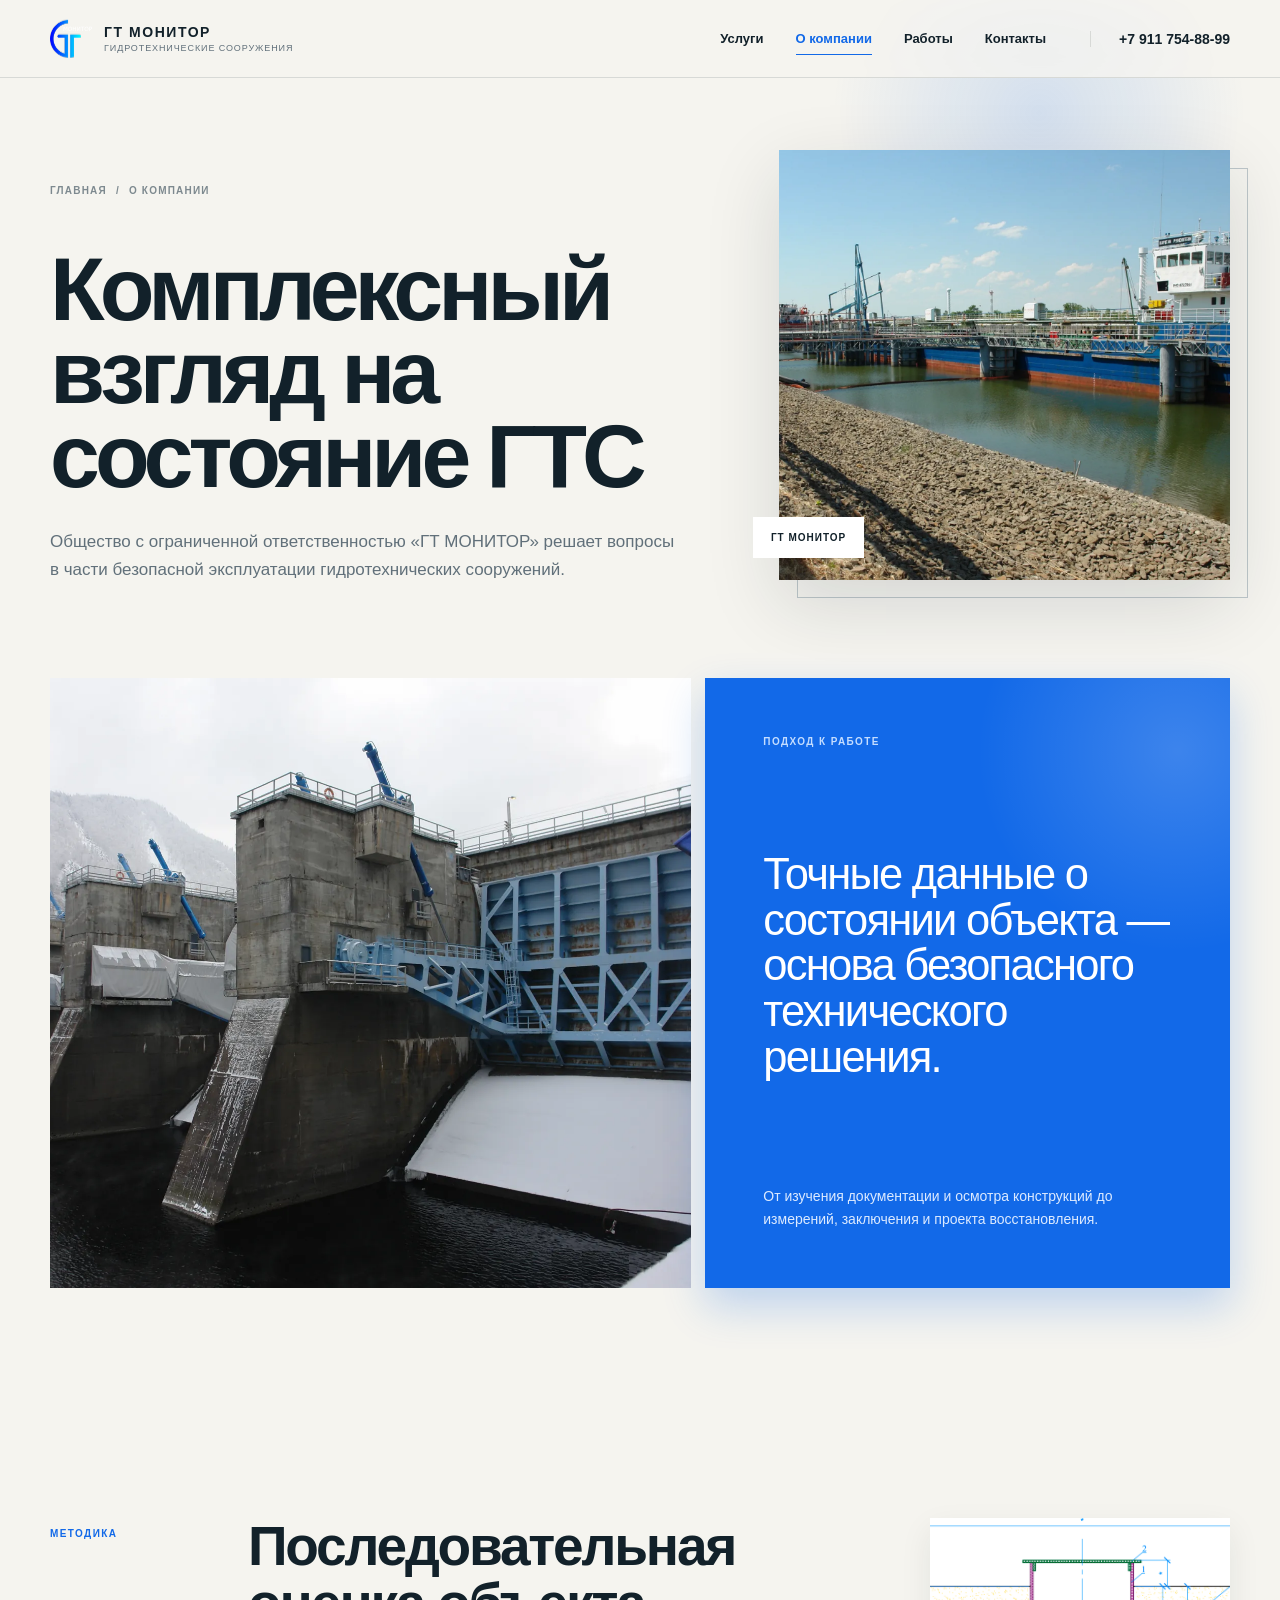
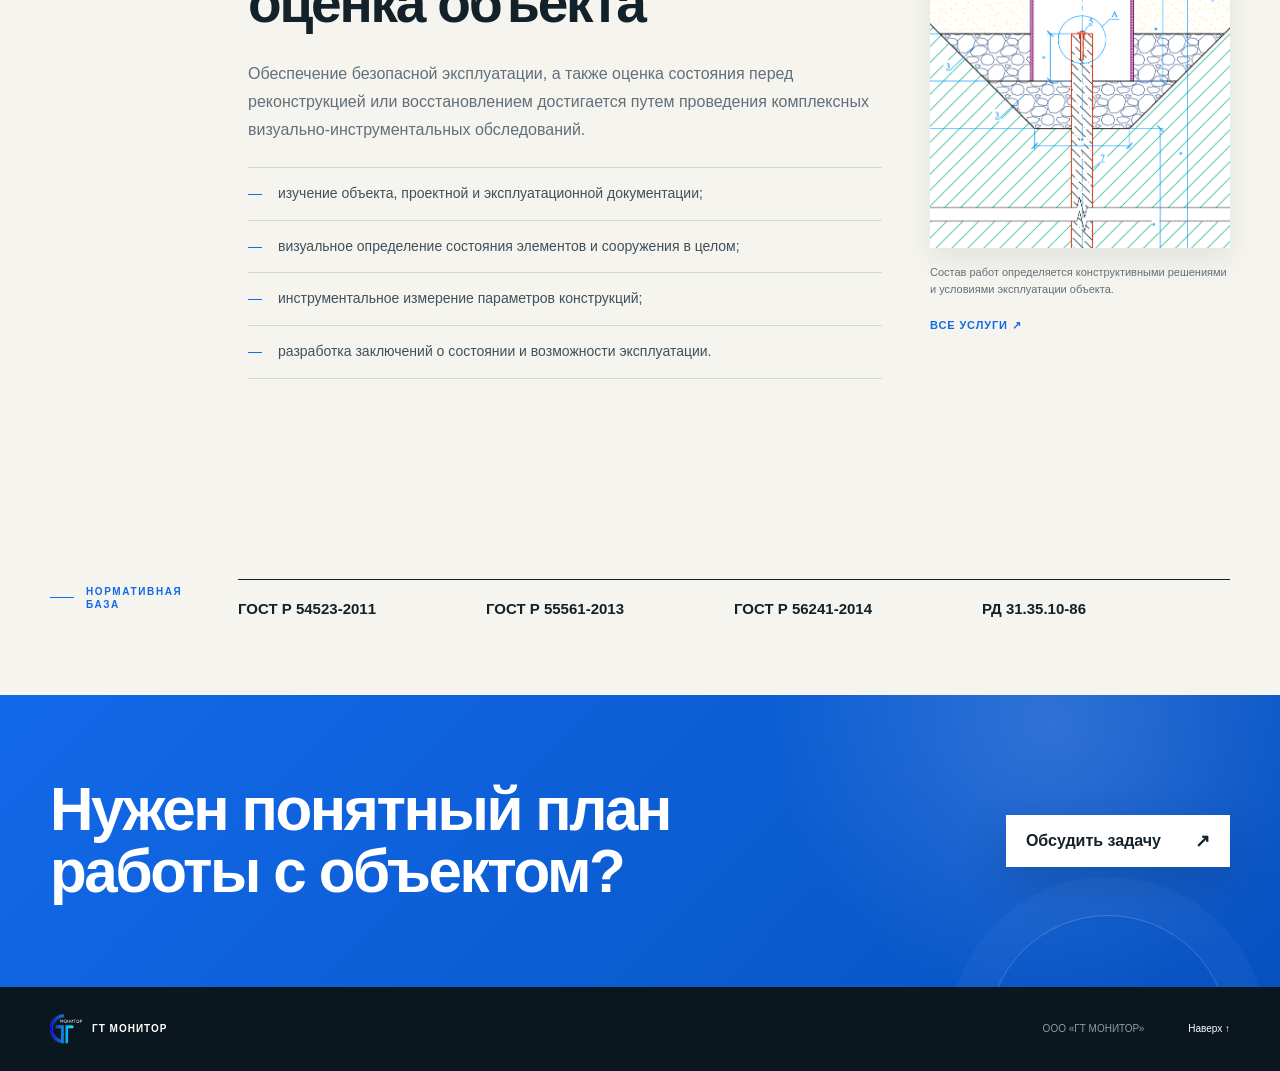
==== commit a70b4ba3: "Restore technical content and optimize imagery" ====
--- a/about.html
+++ b/about.html
@@ -6,8 +6,8 @@
 </head><body>
   <header class="site-header" id="top"><div class="header-inner"><a class="brand" href="index.html"><img src="assets/logo.svg" alt=""><span><b>ГТ МОНИТОР</b><small>Гидротехнические сооружения</small></span></a><button class="menu-toggle" type="button" aria-label="Открыть меню" aria-expanded="false"><span></span><span></span></button><nav class="main-nav"><a href="services.html">Услуги</a><a href="about.html" aria-current="page">О компании</a><a href="works.html">Работы</a><a href="contacts.html">Контакты</a><a class="nav-phone" href="tel:+79117548899">+7 911 754-88-99</a></nav></div></header>
   <main>
-    <section class="page-hero section-shell"><div class="page-hero-copy reveal"><p class="breadcrumb"><a href="index.html">Главная</a><span>/</span><span>О компании</span></p><h1>Комплексный взгляд на состояние ГТС</h1><p>Общество с ограниченной ответственностью «ГТ МОНИТОР» решает вопросы в части безопасной эксплуатации гидротехнических сооружений.</p></div><figure class="page-hero-visual reveal"><img src="assets/service-inspection.webp" alt="Портовое гидротехническое сооружение"><figcaption>ГТ Монитор</figcaption></figure></section>
-    <section class="about-feature section-shell"><img class="reveal" src="assets/service-survey.webp" alt="Гидротехническое сооружение"><div class="about-panel reveal"><span>Подход к работе</span><blockquote>Точные данные о состоянии объекта — основа безопасного технического решения.</blockquote><p>От изучения документации и осмотра конструкций до измерений, заключения и проекта восстановления.</p></div></section>
+    <section class="page-hero section-shell"><div class="page-hero-copy reveal"><p class="breadcrumb"><a href="index.html">Главная</a><span>/</span><span>О компании</span></p><h1>Комплексный взгляд на состояние ГТС</h1><p>Общество с ограниченной ответственностью «ГТ МОНИТОР» решает вопросы в части безопасной эксплуатации гидротехнических сооружений.</p></div><figure class="page-hero-visual reveal"><img src="assets/optimized/service-inspection.webp" alt="Портовое гидротехническое сооружение"><figcaption>ГТ Монитор</figcaption></figure></section>
+    <section class="about-feature section-shell"><img class="reveal" src="assets/optimized/service-survey.webp" alt="Гидротехническое сооружение"><div class="about-panel reveal"><span>Подход к работе</span><blockquote>Точные данные о состоянии объекта — основа безопасного технического решения.</blockquote><p>От изучения документации и осмотра конструкций до измерений, заключения и проекта восстановления.</p></div></section>
     <section class="detail-section"><div class="detail-grid"><p class="detail-index reveal">Методика</p><div class="rich-copy reveal"><h2>Последовательная оценка объекта</h2><p>Обеспечение безопасной эксплуатации, а также оценка состояния перед реконструкцией или восстановлением достигается путем проведения комплексных визуально-инструментальных обследований.</p><ul><li>изучение объекта, проектной и эксплуатационной документации;</li><li>визуальное определение состояния элементов и сооружения в целом;</li><li>инструментальное измерение параметров конструкций;</li><li>разработка заключений о состоянии и возможности эксплуатации.</li></ul></div><aside class="detail-aside reveal"><img src="assets/service-geodesy.webp" alt="Схема обследования ГТС"><p>Состав работ определяется конструктивными решениями и условиями эксплуатации объекта.</p><a class="detail-next" href="services.html">Все услуги ↗</a></aside></div></section>
     <section class="standards section-shell"><p class="section-label reveal">Нормативная база</p><div class="standards-list reveal"><span>ГОСТ Р 54523-2011</span><span>ГОСТ Р 55561-2013</span><span>ГОСТ Р 56241-2014</span><span>РД 31.35.10-86</span></div></section>
     <section class="cta-band"><div class="cta-band-inner section-shell reveal"><h2>Нужен понятный план работы с объектом?</h2><a class="button" href="contacts.html">Обсудить задачу <span>↗</span></a></div></section>
--- a/styles.css
+++ b/styles.css
@@ -13,14 +13,15 @@
 }
 
 * { box-sizing: border-box; }
-html { scroll-behavior: smooth; }
+html { max-width: 100%; overflow-x: hidden; scroll-behavior: smooth; }
 body {
   margin: 0;
   background: var(--paper);
   color: var(--ink);
   font-family: Arial, "Helvetica Neue", sans-serif;
   -webkit-font-smoothing: antialiased;
-  overflow-x: clip;
+  max-width: 100%;
+  overflow-x: hidden;
   animation: page-enter .55s ease both;
 }
 a { color: inherit; text-decoration: none; }
@@ -47,8 +48,8 @@
 .menu-toggle { display: none; }
 
 .hero { min-height: 680px; padding: 68px 0 80px; display: grid; grid-template-columns: .9fr 1.1fr; gap: clamp(48px, 7vw, 104px); align-items: center; position: relative; isolation: isolate; }
-.hero::before { content: ""; position: absolute; z-index: -2; width: 520px; height: 520px; right: -170px; top: -160px; border-radius: 50%; background: radial-gradient(circle, rgba(18,105,232,.15), rgba(18,105,232,0) 68%); filter: blur(4px); animation: ambient-pulse 7s ease-in-out infinite alternate; }
-.hero::after { content: ""; position: absolute; z-index: -1; width: 130px; height: 130px; left: -70px; bottom: 28px; border: 1px solid rgba(18,105,232,.22); border-radius: 50%; animation: ring-drift 9s ease-in-out infinite alternate; }
+.hero::before { content: ""; position: absolute; z-index: -2; width: 520px; height: 520px; right: -24px; top: -160px; border-radius: 50%; background: radial-gradient(circle, rgba(18,105,232,.15), rgba(18,105,232,0) 68%); filter: blur(4px); animation: ambient-pulse 7s ease-in-out infinite alternate; }
+.hero::after { content: ""; position: absolute; z-index: -1; width: 130px; height: 130px; left: -24px; bottom: 28px; border: 1px solid rgba(18,105,232,.22); border-radius: 50%; animation: ring-drift 9s ease-in-out infinite alternate; }
 .eyebrow, .section-label { margin: 0; color: var(--blue); font-size: 10px; line-height: 1.3; font-weight: 700; letter-spacing: .16em; text-transform: uppercase; }
 .section-label { display: flex; align-items: center; gap: 12px; }
 .section-label::before { content: ""; width: 24px; height: 1px; flex: 0 0 auto; background: currentColor; transition: width .3s ease; }
@@ -174,7 +175,7 @@
 
 /* Inner pages */
 .page-hero { padding: 72px 0 94px; display: grid; grid-template-columns: minmax(0,1fr) minmax(360px,.72fr); gap: clamp(54px,8vw,118px); align-items: end; position: relative; isolation: isolate; }
-.page-hero::after { content: ""; position: absolute; z-index: -1; width: 430px; height: 430px; right: -190px; top: -180px; border-radius: 50%; background: radial-gradient(circle,rgba(18,105,232,.15),transparent 68%); animation: ambient-pulse 7s ease-in-out infinite alternate; }
+.page-hero::after { content: ""; position: absolute; z-index: -1; width: 430px; height: 430px; right: -24px; top: -180px; border-radius: 50%; background: radial-gradient(circle,rgba(18,105,232,.15),transparent 68%); animation: ambient-pulse 7s ease-in-out infinite alternate; }
 .breadcrumb { margin: 0 0 52px; display: flex; gap: 9px; color: #7d898f; font-size: 10px; font-weight: 700; letter-spacing: .12em; text-transform: uppercase; }
 .breadcrumb a:hover { color: var(--blue); }
 .page-hero h1 { max-width: 800px; margin: 0; font-size: clamp(52px,7vw,94px); line-height: .93; letter-spacing: -.055em; font-weight: 600; }
@@ -223,6 +224,21 @@
 .rich-copy ul, .rich-copy ol { margin: 24px 0; padding: 0; list-style: none; border-top: 1px solid var(--line); }
 .rich-copy li { padding: 15px 0 15px 30px; border-bottom: 1px solid var(--line); position: relative; color: #40515a; font-size: 14px; line-height: 1.55; }
 .rich-copy li::before { content: "—"; position: absolute; left: 0; color: var(--blue); }
+.technical-details { margin-top: 12px; border: 1px solid var(--line); background: rgba(255,255,255,.48); transition: background .3s ease, border-color .3s ease, box-shadow .3s ease, transform .3s ease; }
+.technical-details:first-of-type { margin-top: 34px; }
+.technical-details:hover { border-color: #b9c8d6; transform: translateY(-2px); }
+.technical-details[open] { background: #fff; border-color: #bccce0; box-shadow: var(--shadow-sm); transform: none; }
+.technical-details summary { min-height: 64px; padding: 20px 58px 20px 20px; display: flex; align-items: center; position: relative; list-style: none; color: var(--ink); font-size: 14px; line-height: 1.45; font-weight: 700; cursor: pointer; user-select: none; }
+.technical-details summary::-webkit-details-marker { display: none; }
+.technical-details summary::before, .technical-details summary::after { content: ""; position: absolute; right: 22px; top: 50%; width: 16px; height: 1px; background: var(--blue); transition: transform .3s ease; }
+.technical-details summary::after { transform: rotate(90deg); }
+.technical-details[open] summary::after { transform: rotate(0); }
+.technical-details > div { padding: 0 20px 22px; animation: details-open .32s ease both; }
+.technical-details > div p { margin-bottom: 16px; font-size: 14px; line-height: 1.65; }
+.technical-details > div p:last-child { margin-bottom: 0; }
+.technical-details > div ul, .technical-details > div ol { margin-block: 8px 0; }
+.norm-grid { margin-top: 8px; display: grid; grid-template-columns: repeat(2,minmax(0,1fr)); gap: 8px; }
+.norm-grid span { min-height: 52px; padding: 12px 14px; display: flex; align-items: center; background: #eef4fa; color: #334753; font-size: 11px; line-height: 1.4; font-weight: 600; }
 .detail-aside { position: sticky; top: 28px; }
 .detail-aside img { height: 330px; object-fit: cover; box-shadow: var(--shadow-sm); transition: transform .45s ease, box-shadow .45s ease; }
 .detail-aside:hover img { transform: translateY(-5px); box-shadow: var(--shadow-md); }
@@ -253,7 +269,14 @@
 .contact-card small { color: var(--blue); font-size: 9px; font-weight: 700; letter-spacing: .14em; text-transform: uppercase; }
 .contact-card a, .contact-card address { margin: 0; font-size: clamp(18px,2vw,26px); line-height: 1.35; font-style: normal; font-weight: 600; }
 .contact-page .contact-form { box-shadow: 0 22px 70px rgba(18,33,42,.12); border: 1px solid var(--line); }
-.contact-page-title { margin: 0 0 48px; font-size: clamp(38px,5vw,66px); line-height: 1.02; letter-spacing: -.04em; }
+.contact-page-title {
+  max-width: 540px;
+  margin: 0 0 48px;
+  font-size: clamp(38px,4.6vw,62px);
+  line-height: 1.1;
+  letter-spacing: -.018em;
+  text-wrap: balance;
+}
 
 .cta-band { padding: 84px 0; background: radial-gradient(circle at 82% 10%,rgba(255,255,255,.15),transparent 26%),linear-gradient(135deg,#1269e8,#0752c1); color: #fff; position: relative; overflow: clip; }
 .cta-band::before { content: ""; position: absolute; width: 240px; height: 240px; right: 4%; bottom: -170px; border: 1px solid rgba(255,255,255,.2); border-radius: 50%; box-shadow: 0 0 0 38px rgba(255,255,255,.03); }
@@ -271,6 +294,7 @@
 @keyframes page-enter { from { opacity: 0; } to { opacity: 1; } }
 @keyframes ambient-pulse { from { opacity: .7; transform: scale(.94); } to { opacity: 1; transform: scale(1.08) translate(-12px,10px); } }
 @keyframes ring-drift { from { transform: translate3d(0,0,0) rotate(0deg); } to { transform: translate3d(18px,-16px,0) rotate(10deg); } }
+@keyframes details-open { from { opacity: 0; transform: translateY(-6px); } to { opacity: 1; transform: none; } }
 
 @media (max-width: 900px) {
   :root { --shell: calc(100% - 40px); }
@@ -379,6 +403,9 @@
   .detail-section { padding-block: 76px; }
   .detail-aside { display: block; }
   .detail-aside img { height: 280px; }
+  .technical-details summary { min-height: 58px; padding: 17px 52px 17px 16px; }
+  .technical-details > div { padding: 0 16px 18px; }
+  .norm-grid { grid-template-columns: 1fr; }
   .works-grid { grid-template-columns: 1fr; padding-bottom: 84px; }
   .work-tile, .work-tile:nth-child(3n+1), .work-tile:nth-child(3n+3) { grid-column: auto; min-height: 330px; }
   .about-feature { grid-template-columns: 1fr; padding-bottom: 84px; }
